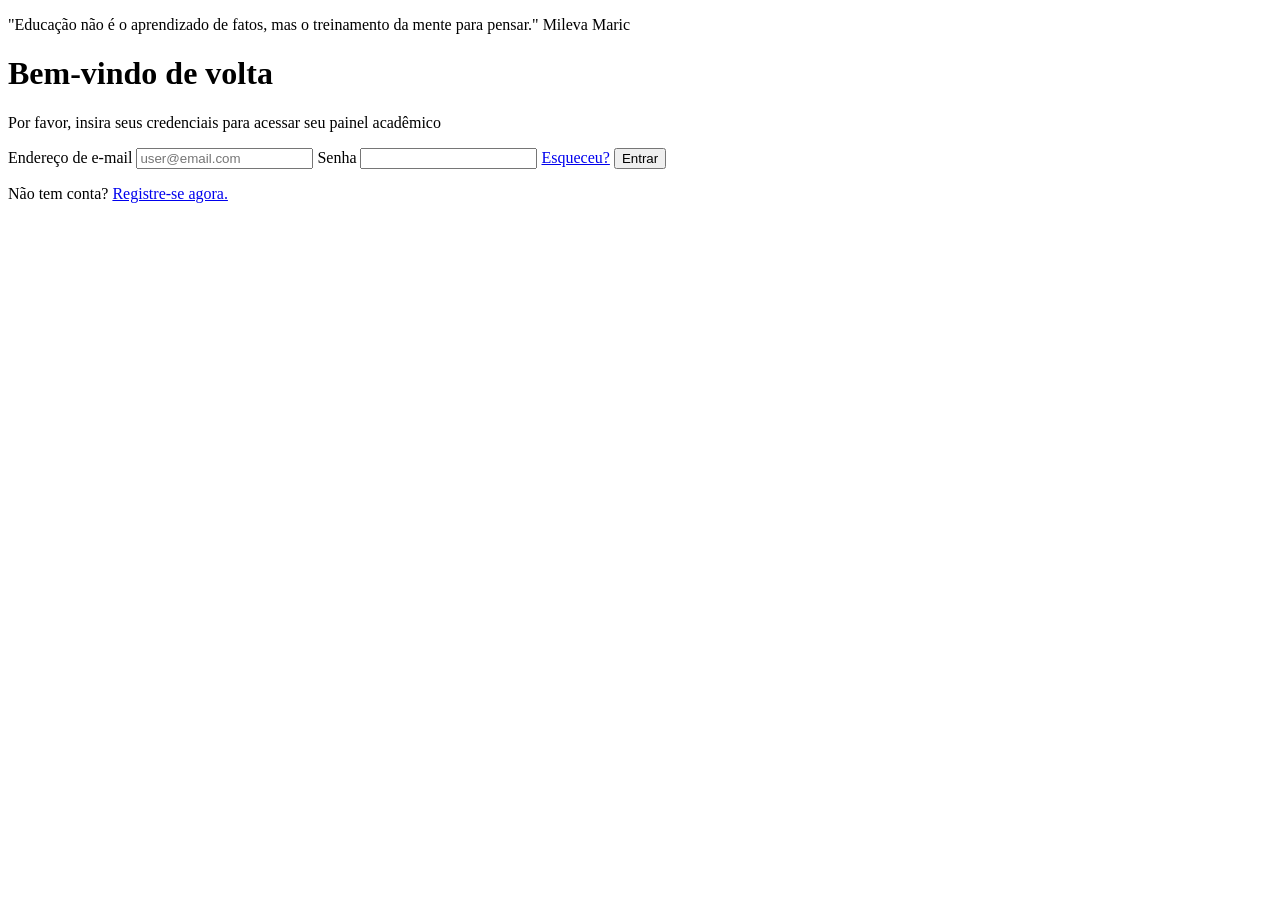
==== index.html @ 620e7a5e "html finalizado" ====
<!DOCTYPE html>
<html lang="en">
<head>
    <meta charset="UTF-8">
    <meta name="viewport" content="width=device-width, initial-scale=1.0">
    <title>Document</title>
</head>
<body>
    <div>
        <p>
            "Educação não é o aprendizado de fatos, mas o treinamento da mente para pensar."
            <span>Mileva Maric</span>
        </p>
    </div>

    <div>
        <h1>Bem-vindo de volta</h1>
        <P>Por favor, insira seus credenciais para acessar seu painel acadêmico</P> 

        <form action="/login" method="post">
            <label for="">Endereço de e-mail</label>
            <input type="text" placeholder="user@email.com"/>

            <label for="">Senha</label>
            <input name="senha" id="senha" type="password"/>
            <a href="/esqueceu.html">Esqueceu?</a>
            <button type="submit">Entrar</button>
        </form>
        <p>Não tem conta? <a href="registro.html">Registre-se agora.</a></p>
    </div>

</body>
</html>
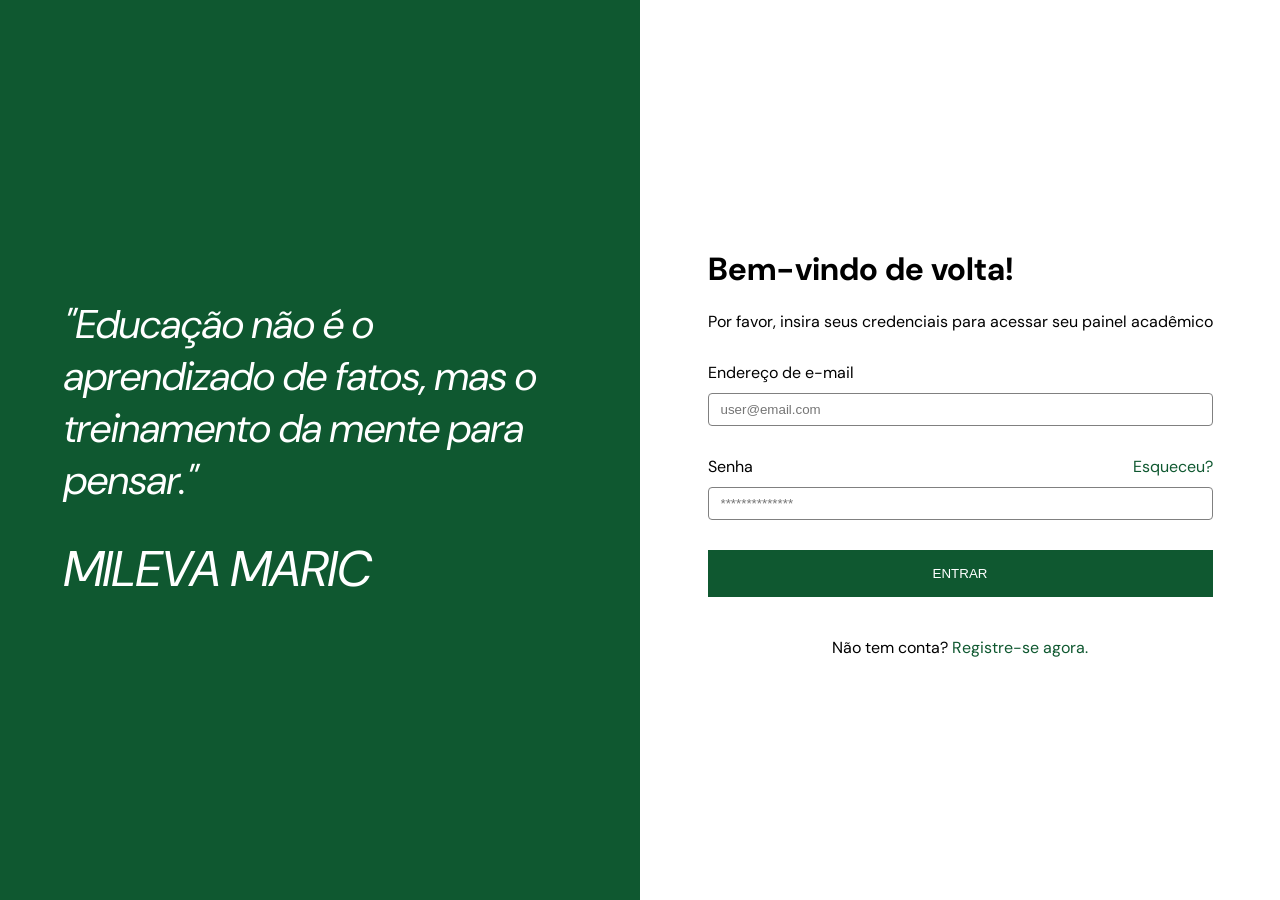
==== commit 2cffd9ab: "lacre supremo" ====
--- a/index.html
+++ b/index.html
@@ -3,31 +3,36 @@
 <head>
     <meta charset="UTF-8">
     <meta name="viewport" content="width=device-width, initial-scale=1.0">
+    <link href="style.css" rel="stylesheet"/>
     <title>Document</title>
 </head>
 <body>
-    <div>
-        <p>
-            "Educação não é o aprendizado de fatos, mas o treinamento da mente para pensar."
-            <span>Mileva Maric</span>
-        </p>
-    </div>
+    <div class="container">
+        <div class="hero">
+            <p>
+                <i>"Educação não é o aprendizado de fatos, mas o treinamento da mente para pensar."</i>
+                <span><i>Mileva Maric</i></span>
+            </p>
+        </div>
+    
 
-    <div>
-        <h1>Bem-vindo de volta</h1>
+    <div class='formulario'>
+        <div>
+        <h1>Bem-vindo de volta!</h1>
         <P>Por favor, insira seus credenciais para acessar seu painel acadêmico</P> 
 
         <form action="/login" method="post">
             <label for="">Endereço de e-mail</label>
             <input type="text" placeholder="user@email.com"/>
 
-            <label for="">Senha</label>
-            <input name="senha" id="senha" type="password"/>
-            <a href="/esqueceu.html">Esqueceu?</a>
+            <label for="">
+                Senha 
+                <a href="/esqueceu.html">Esqueceu?</a></label>
+            <input name="senha" id="senha" type="password" placeholder="**************"/>
             <button type="submit">Entrar</button>
         </form>
         <p>Não tem conta? <a href="registro.html">Registre-se agora.</a></p>
     </div>
-
+    </div>
 </body>
 </html>
--- a/style.css
+++ b/style.css
@@ -0,0 +1,98 @@
+@import url('https://fonts.googleapis.com/css2?family=DM+Sans:ital,opsz,wght@0,9..40,100..1000;1,9..40,100..1000&display=swap');
+
+*{   
+    box-sizing: border-box;
+}
+
+body{
+    padding:0;
+    margin:0;
+    font-family: "DM Sans", sans-serif;
+    font-optical-sizing: auto;
+    font-weight: 400;
+    font-style: normal;
+}
+
+.container{
+    display: flex;
+}
+
+.container > div {
+    width: 50%;
+}
+
+.hero{
+    display: flex;
+    align-items: center;
+    justify-content: center;
+    height: 100vh;
+    color: white;
+    background-color: #0f5830;
+}
+
+.hero p{
+    display: block;
+    width: 80%;
+    font-size: 40px;
+}
+
+.hero p span{
+    display: block;
+    margin-top: 30px;
+    font-size: 50px;
+    text-transform: uppercase;
+}
+
+.formulario{
+    display: flex;
+    align-items: center;
+    justify-content: center;
+}
+
+.formulario label{
+    display: block;
+    margin-top: 30px;
+    margin-bottom: 10px;
+}
+
+.formulario input{
+    display: block;
+    width:100%;
+    border:1px solid gray;
+    padding: 8px 12px;
+    border-radius: 4px;
+}
+
+.formulario button{
+    display: block;
+    background-color: #0f5830;
+    color: white;
+    border: none;
+    padding: 16px;
+    width: 100%;
+    margin-top: 30px;
+    text-transform: uppercase;
+    margin-bottom: 40px;
+}
+
+.formulario p{
+    text-align: center;
+}
+
+.formulario a {
+    color: #0f5830;
+    text-decoration: none;
+}
+
+.formulario a:hover{
+    text-decoration: underline;
+}
+
+.formulario label a{
+    float: right;
+}
+
+.burro{
+    color:red;
+}
+
